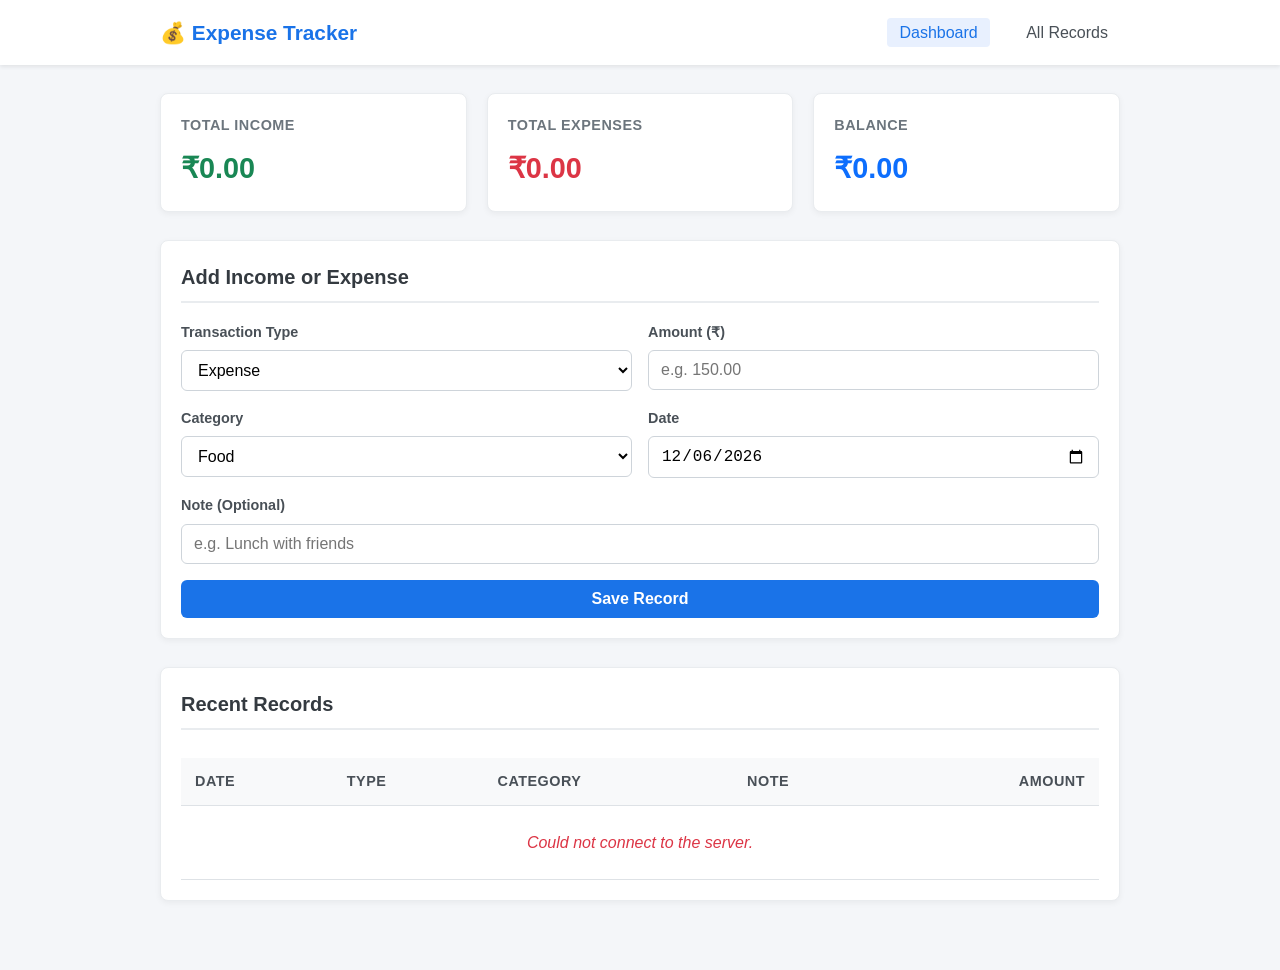
==== src/main/resources/static/index.html @ e24698dd "Complete Personal Expense Tracker v1.0" ====
<!DOCTYPE html>
<html lang="en">
<head>
    <meta charset="UTF-8">
    <meta name="viewport" content="width=device-width, initial-scale=1.0">
    <title>Personal Expense Tracker - Dashboard</title>
    <link rel="stylesheet" href="css/style.css">
</head>
<body>

    <!-- 1. Navigation Bar -->
    <nav class="navbar">
        <div class="container">
            <a href="index.html" class="brand">💰 Expense Tracker</a>
            <div class="nav-links">
                <a href="index.html" class="active">Dashboard</a>
                <a href="records.html">All Records</a>
            </div>
        </div>
    </nav>

    <div class="container">

        <!-- 2. Alert Notification (Success / Error) -->
        <div id="alert-box" class="alert"></div>

        <!-- 3. Totals Summary Cards -->
        <section class="summary-grid">
            <div class="card summary-card">
                <h3>Total Income</h3>
                <div id="total-income" class="amount income">₹0.00</div>
            </div>
            <div class="card summary-card">
                <h3>Total Expenses</h3>
                <div id="total-expenses" class="amount expense">₹0.00</div>
            </div>
            <div class="card summary-card">
                <h3>Balance</h3>
                <div id="total-balance" class="amount balance">₹0.00</div>
            </div>
        </section>

        <!-- 4. Add Record Form Card -->
        <section class="card section-card">
            <h2>Add Income or Expense</h2>
            <form id="transaction-form">
                <div class="form-grid">
                    <!-- Type Selection -->
                    <div class="form-group">
                        <label for="type">Transaction Type</label>
                        <select id="type" required>
                            <option value="EXPENSE">Expense</option>
                            <option value="INCOME">Income</option>
                        </select>
                    </div>

                    <!-- Amount -->
                    <div class="form-group">
                        <label for="amount">Amount (₹)</label>
                        <input type="number" id="amount" step="0.01" min="0.01" placeholder="e.g. 150.00" required>
                    </div>

                    <!-- Category -->
                    <div class="form-group">
                        <label for="category">Category</label>
                        <select id="category" required>
                            <!-- Expense categories by default -->
                            <option value="Food">Food</option>
                            <option value="Travel">Travel</option>
                            <option value="Shopping">Shopping</option>
                            <option value="Bills">Bills</option>
                            <option value="Education">Education</option>
                            <option value="Health">Health</option>
                            <option value="Other Expense">Other Expense</option>
                        </select>
                    </div>

                    <!-- Date -->
                    <div class="form-group">
                        <label for="transaction-date">Date</label>
                        <input type="date" id="transaction-date" required>
                    </div>

                    <!-- Note -->
                    <div class="form-group full-width">
                        <label for="note">Note (Optional)</label>
                        <input type="text" id="note" placeholder="e.g. Lunch with friends">
                    </div>

                    <!-- Submit Button -->
                    <div class="form-group full-width">
                        <button type="submit" class="btn btn-primary btn-full">Save Record</button>
                    </div>
                </div>
            </form>
        </section>

        <!-- 5. Recent Records Table -->
        <section class="card section-card">
            <h2>Recent Records</h2>
            <div class="table-responsive">
                <table>
                    <thead>
                        <tr>
                            <th>Date</th>
                            <th>Type</th>
                            <th>Category</th>
                            <th>Note</th>
                            <th class="text-right">Amount</th>
                        </tr>
                    </thead>
                    <tbody id="recent-records-body">
                        <!-- Populated by JavaScript -->
                        <tr>
                            <td colspan="5" class="empty-message">Loading records...</td>
                        </tr>
                    </tbody>
                </table>
            </div>
        </section>

    </div>

    <!-- JavaScript logic -->
    <script src="js/app.js"></script>
</body>
</html>
---- src/main/resources/static/css/style.css ----
/* ======================================================
   Personal Expense Tracker - Simple & Clean Styles
   ====================================================== */

/* 1. Global Reset & Box Sizing */
* {
    margin: 0;
    padding: 0;
    box-sizing: border-box;
}

body {
    font-family: -apple-system, BlinkMacSystemFont, "Segoe UI", Roboto, Oxygen, Ubuntu, Cantarell, "Helvetica Neue", sans-serif;
    background-color: #f4f6f9;
    color: #212529;
    line-height: 1.6;
    padding-bottom: 40px;
}

/* 2. Container to center content */
.container {
    max-width: 1000px;
    margin: 0 auto;
    padding: 0 20px;
}

/* 3. Navigation Bar */
.navbar {
    background-color: #ffffff;
    box-shadow: 0 2px 4px rgba(0, 0, 0, 0.08);
    padding: 16px 0;
    margin-bottom: 28px;
}

.navbar .container {
    display: flex;
    justify-content: space-between;
    align-items: center;
}

.navbar .brand {
    font-size: 1.3rem;
    font-weight: 700;
    color: #1a73e8;
    text-decoration: none;
}

.navbar .nav-links a {
    text-decoration: none;
    color: #495057;
    margin-left: 20px;
    font-weight: 500;
    padding: 6px 12px;
    border-radius: 4px;
    transition: background-color 0.2s, color 0.2s;
}

.navbar .nav-links a:hover,
.navbar .nav-links a.active {
    background-color: #e8f0fe;
    color: #1a73e8;
}

/* 4. Total Summary Cards */
.summary-grid {
    display: grid;
    grid-template-columns: repeat(3, 1fr);
    gap: 20px;
    margin-bottom: 28px;
}

.card {
    background: #ffffff;
    border-radius: 8px;
    padding: 20px;
    box-shadow: 0 2px 6px rgba(0, 0, 0, 0.05);
    border: 1px solid #e9ecef;
}

.summary-card h3 {
    font-size: 0.9rem;
    text-transform: uppercase;
    color: #6c757d;
    margin-bottom: 8px;
    letter-spacing: 0.5px;
}

.summary-card .amount {
    font-size: 1.8rem;
    font-weight: 700;
}

.amount.income {
    color: #198754; /* Green */
}

.amount.expense {
    color: #dc3545; /* Red */
}

.amount.balance {
    color: #0d6efd; /* Blue */
}

/* 5. Section Cards & Headers */
.section-card {
    margin-bottom: 28px;
}

.section-card h2 {
    font-size: 1.25rem;
    margin-bottom: 18px;
    color: #343a40;
    border-bottom: 2px solid #e9ecef;
    padding-bottom: 8px;
}

/* 6. Forms & Inputs */
.form-grid {
    display: grid;
    grid-template-columns: repeat(2, 1fr);
    gap: 16px;
}

.form-group {
    display: flex;
    flex-direction: column;
}

.form-group.full-width {
    grid-column: 1 / -1;
}

.form-group label {
    font-size: 0.9rem;
    font-weight: 600;
    margin-bottom: 6px;
    color: #495057;
}

.form-group input,
.form-group select {
    padding: 10px 12px;
    font-size: 1rem;
    border: 1px solid #ced4da;
    border-radius: 6px;
    background-color: #ffffff;
    outline: none;
    transition: border-color 0.15s ease-in-out;
}

.form-group input:focus,
.form-group select:focus {
    border-color: #1a73e8;
    box-shadow: 0 0 0 3px rgba(26, 115, 232, 0.2);
}

/* 7. Buttons */
.btn {
    display: inline-block;
    padding: 10px 20px;
    font-size: 1rem;
    font-weight: 600;
    border: none;
    border-radius: 6px;
    cursor: pointer;
    text-align: center;
    text-decoration: none;
    transition: background-color 0.2s, opacity 0.2s;
}

.btn-primary {
    background-color: #1a73e8;
    color: #ffffff;
}

.btn-primary:hover {
    background-color: #1557b0;
}

.btn-secondary {
    background-color: #6c757d;
    color: #ffffff;
}

.btn-secondary:hover {
    background-color: #5a6268;
}

.btn-danger {
    background-color: #dc3545;
    color: #ffffff;
    padding: 6px 12px;
    font-size: 0.85rem;
}

.btn-danger:hover {
    background-color: #bb2d3b;
}

.btn-edit {
    background-color: #ffc107;
    color: #000000;
    padding: 6px 12px;
    font-size: 0.85rem;
    margin-right: 6px;
}

.btn-edit:hover {
    background-color: #ffca2c;
}

.btn-full {
    width: 100%;
}

/* 8. Filter Bar */
.filter-bar {
    display: flex;
    flex-wrap: wrap;
    gap: 12px;
    align-items: flex-end;
    margin-bottom: 20px;
}

.filter-group {
    display: flex;
    flex-direction: column;
}

.filter-group label {
    font-size: 0.85rem;
    font-weight: 600;
    margin-bottom: 4px;
    color: #495057;
}

.filter-group input,
.filter-group select {
    padding: 8px 12px;
    font-size: 0.95rem;
    border: 1px solid #ced4da;
    border-radius: 6px;
    background-color: #ffffff;
}

/* 9. Data Tables */
.table-responsive {
    overflow-x: auto;
}

table {
    width: 100%;
    border-collapse: collapse;
    margin-top: 10px;
    background: #ffffff;
}

th, td {
    padding: 12px 14px;
    text-align: left;
    border-bottom: 1px solid #dee2e6;
}

th {
    background-color: #f8f9fa;
    color: #495057;
    font-weight: 600;
    font-size: 0.9rem;
    text-transform: uppercase;
    letter-spacing: 0.5px;
}

tr:hover {
    background-color: #f8f9fa;
}

.badge {
    display: inline-block;
    padding: 4px 8px;
    border-radius: 4px;
    font-size: 0.8rem;
    font-weight: 600;
    text-align: center;
}

.badge-income {
    background-color: #d1e7dd;
    color: #0f5132;
}

.badge-expense {
    background-color: #f8d7da;
    color: #842029;
}

.text-right {
    text-align: right;
}

.empty-message {
    text-align: center;
    color: #6c757d;
    padding: 24px;
    font-style: italic;
}

/* 10. Alert Notification Messages */
.alert {
    padding: 12px 16px;
    border-radius: 6px;
    margin-bottom: 20px;
    display: none; /* hidden until shown by JS */
}

.alert-success {
    background-color: #d1e7dd;
    color: #0f5132;
    border: 1px solid #badbcc;
}

.alert-error {
    background-color: #f8d7da;
    color: #842029;
    border: 1px solid #f5c2c7;
}

/* 11. Modal Dialog for Editing */
.modal-overlay {
    display: none;
    position: fixed;
    top: 0;
    left: 0;
    width: 100%;
    height: 100%;
    background-color: rgba(0, 0, 0, 0.5);
    justify-content: center;
    align-items: center;
    z-index: 1000;
}

.modal {
    background: #ffffff;
    border-radius: 8px;
    width: 90%;
    max-width: 500px;
    padding: 24px;
    box-shadow: 0 4px 16px rgba(0, 0, 0, 0.2);
}

.modal h2 {
    margin-bottom: 16px;
}

.modal-actions {
    display: flex;
    justify-content: flex-end;
    gap: 10px;
    margin-top: 20px;
}

/* 12. Responsive Design for Mobile Devices */
@media (max-width: 768px) {
    .summary-grid {
        grid-template-columns: 1fr;
    }

    .form-grid {
        grid-template-columns: 1fr;
    }

    .filter-bar {
        flex-direction: column;
        align-items: stretch;
    }

    .navbar .container {
        flex-direction: column;
        gap: 10px;
    }

    .navbar .nav-links a {
        margin-left: 8px;
        margin-right: 8px;
    }
}
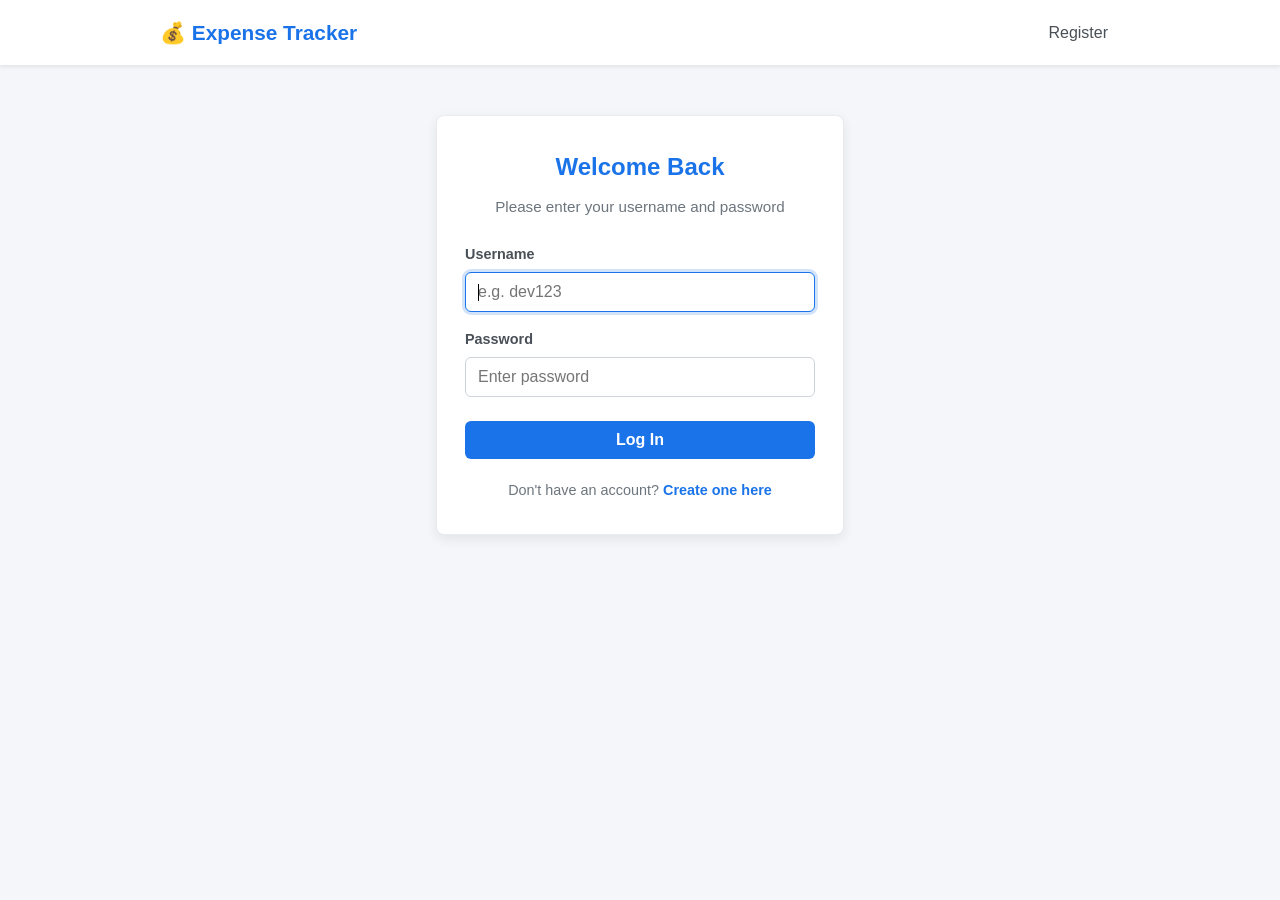
==== commit 8a7f431e: "Add multi-user login and registration with session authentication" ====
--- a/src/main/resources/static/index.html
+++ b/src/main/resources/static/index.html
@@ -12,9 +12,11 @@
     <nav class="navbar">
         <div class="container">
             <a href="index.html" class="brand">💰 Expense Tracker</a>
-            <div class="nav-links">
+            <div class="nav-links" style="display: flex; align-items: center; gap: 8px;">
                 <a href="index.html" class="active">Dashboard</a>
                 <a href="records.html">All Records</a>
+                <span id="user-greeting" style="font-weight: 600; color: #495057; margin-left: 10px;"></span>
+                <button type="button" id="logout-btn" class="btn btn-secondary btn-sm" style="margin-left: 6px;">Logout</button>
             </div>
         </div>
     </nav>
@@ -63,16 +65,7 @@
                     <!-- Category -->
                     <div class="form-group">
                         <label for="category">Category</label>
-                        <select id="category" required>
-                            <!-- Expense categories by default -->
-                            <option value="Food">Food</option>
-                            <option value="Travel">Travel</option>
-                            <option value="Shopping">Shopping</option>
-                            <option value="Bills">Bills</option>
-                            <option value="Education">Education</option>
-                            <option value="Health">Health</option>
-                            <option value="Other Expense">Other Expense</option>
-                        </select>
+                        <select id="category" required></select>
                     </div>
 
                     <!-- Date -->
--- a/src/main/resources/static/css/style.css
+++ b/src/main/resources/static/css/style.css
@@ -1,7 +1,3 @@
-/* ======================================================
-   Personal Expense Tracker - Simple & Clean Styles
-   ====================================================== */
-
 /* 1. Global Reset & Box Sizing */
 * {
     margin: 0;
@@ -384,3 +380,60 @@
         margin-right: 8px;
     }
 }
+
+
+/* 13. Auth Pages Styling */
+.auth-container {
+    max-width: 440px;
+    margin: 50px auto 0 auto;
+    padding: 0 16px;
+}
+
+.auth-card {
+    background: #ffffff;
+    border-radius: 8px;
+    padding: 32px 28px;
+    box-shadow: 0 4px 12px rgba(0, 0, 0, 0.08);
+    border: 1px solid #e9ecef;
+}
+
+.auth-card h2 {
+    margin-bottom: 8px;
+    color: #1a73e8;
+    text-align: center;
+}
+
+.auth-card p.subtitle {
+    text-align: center;
+    color: #6c757d;
+    margin-bottom: 24px;
+    font-size: 0.95rem;
+}
+
+.auth-footer {
+    text-align: center;
+    margin-top: 20px;
+    font-size: 0.9rem;
+    color: #6c757d;
+}
+
+.auth-footer a {
+    color: #1a73e8;
+    text-decoration: none;
+    font-weight: 600;
+}
+
+.auth-footer a:hover {
+    text-decoration: underline;
+}
+
+.btn-sm {
+    padding: 6px 14px;
+    font-size: 0.85rem;
+}
+
+.user-nav-box {
+    display: flex;
+    align-items: center;
+    gap: 12px;
+}
